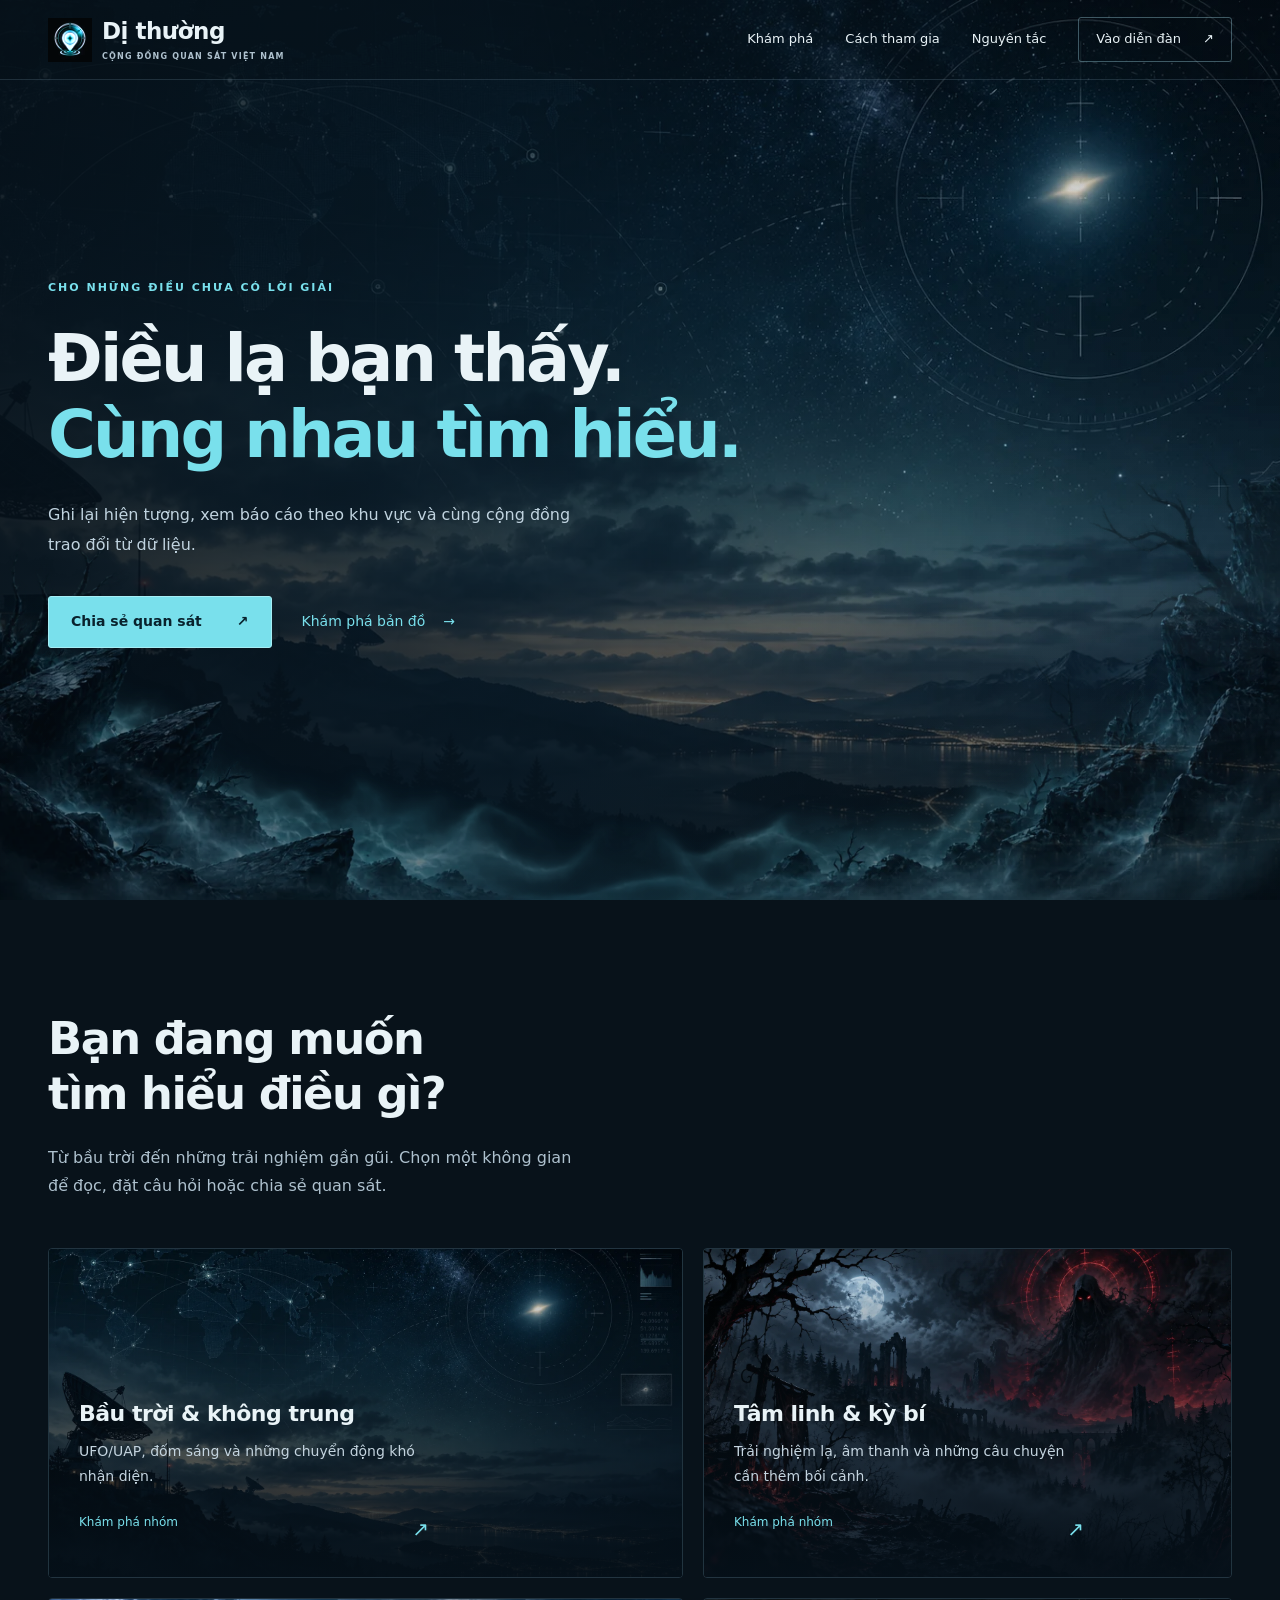
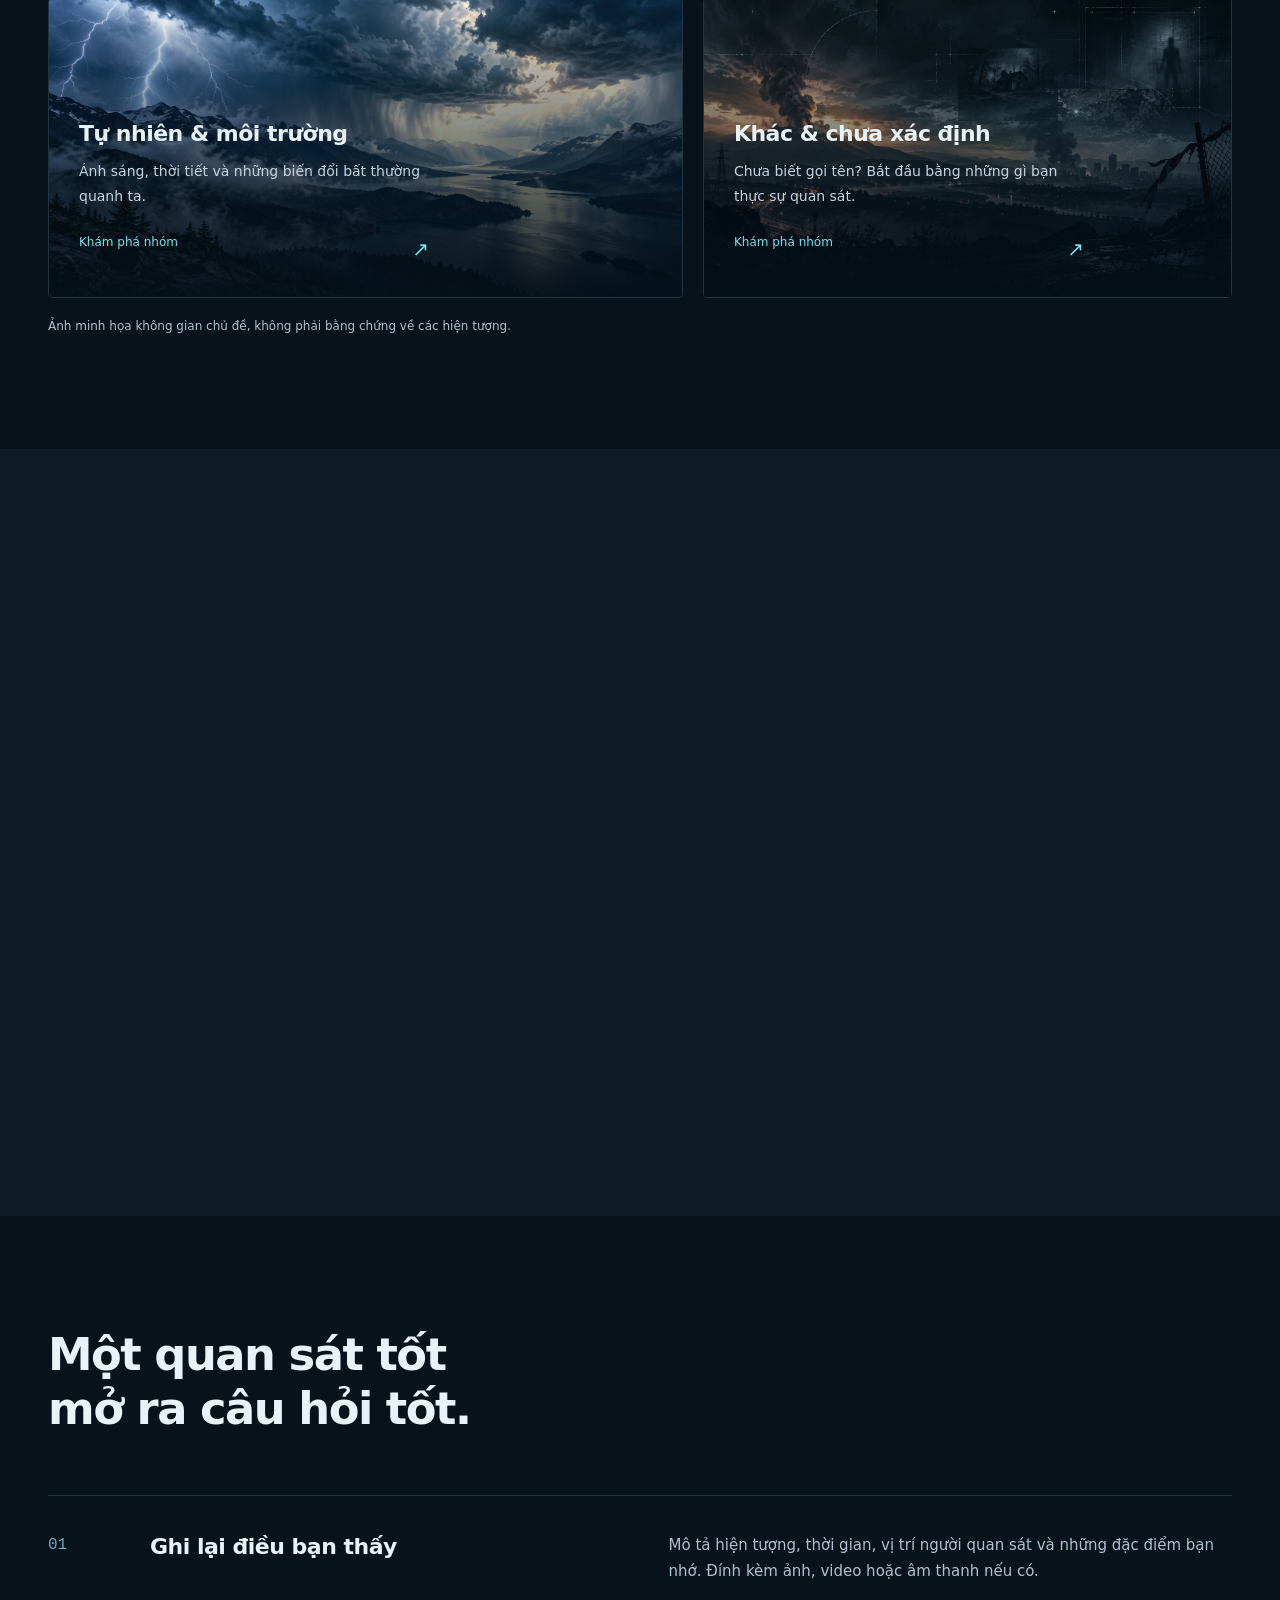
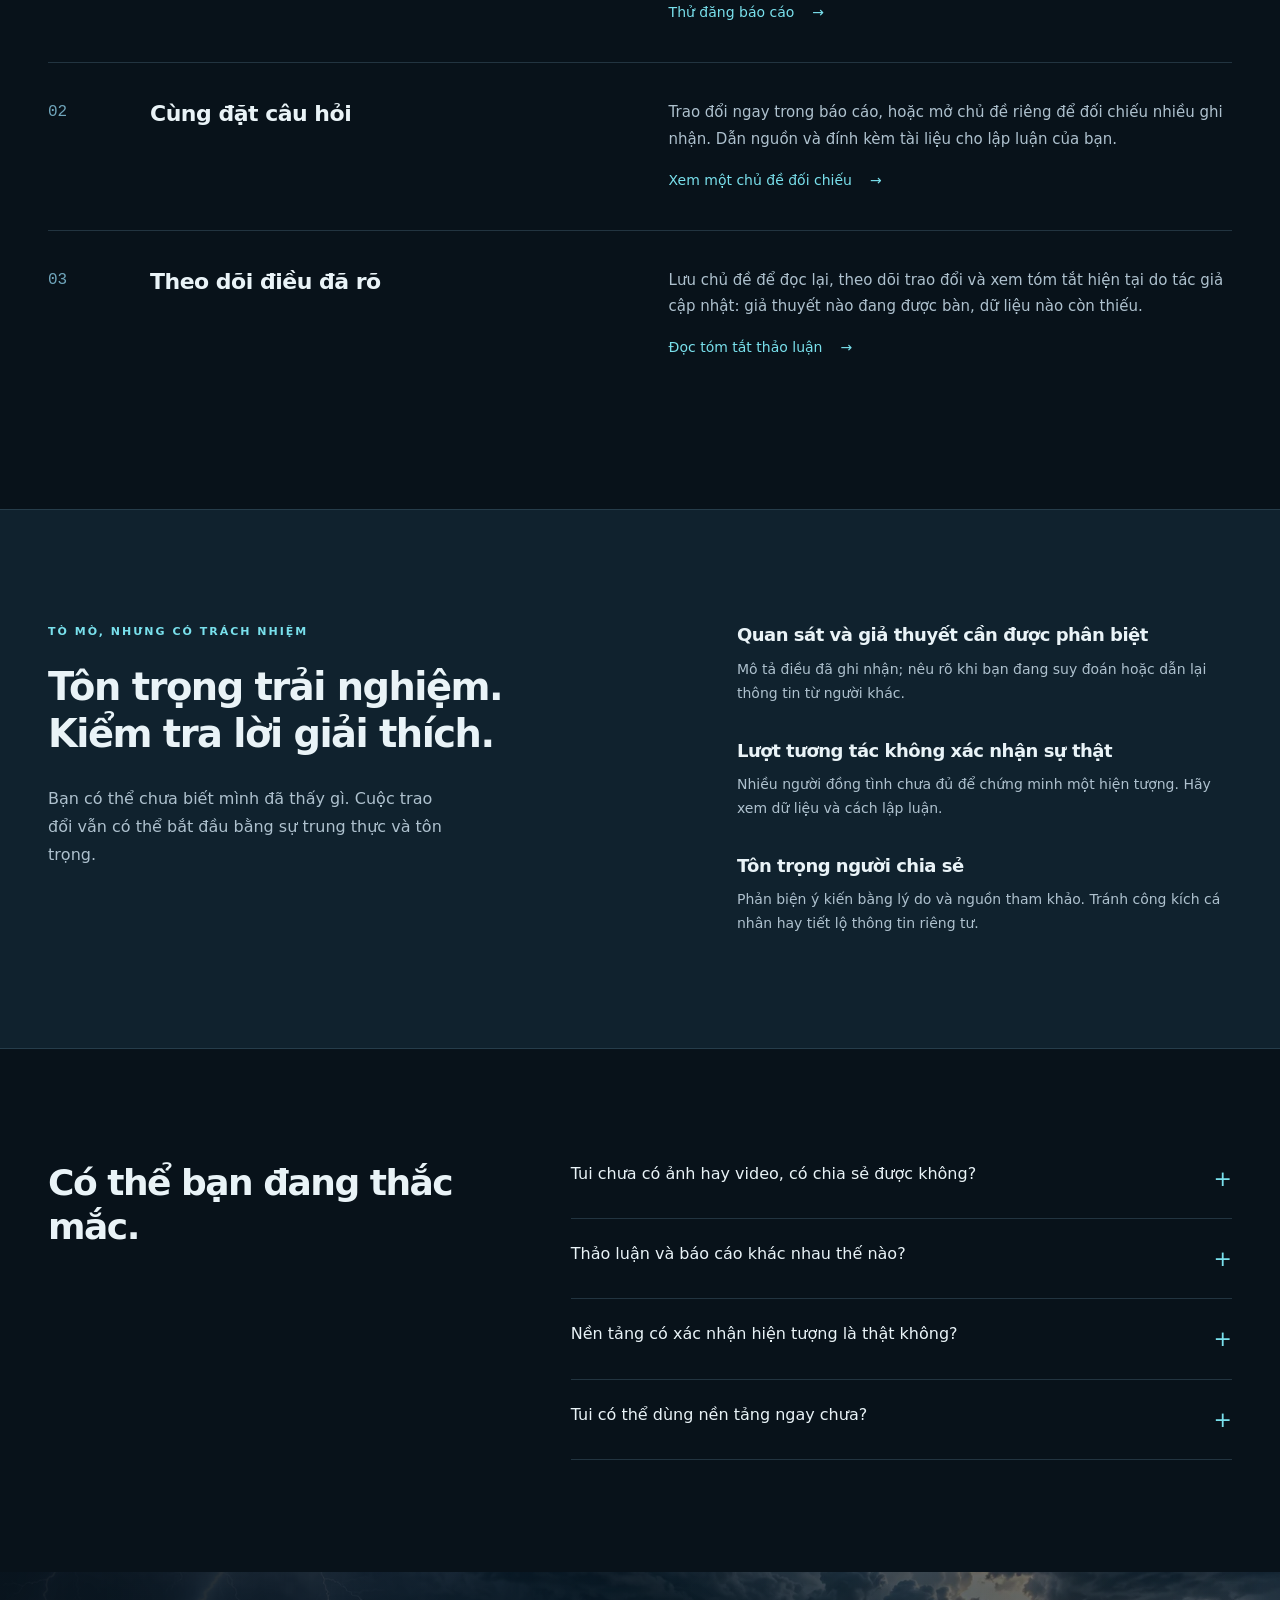
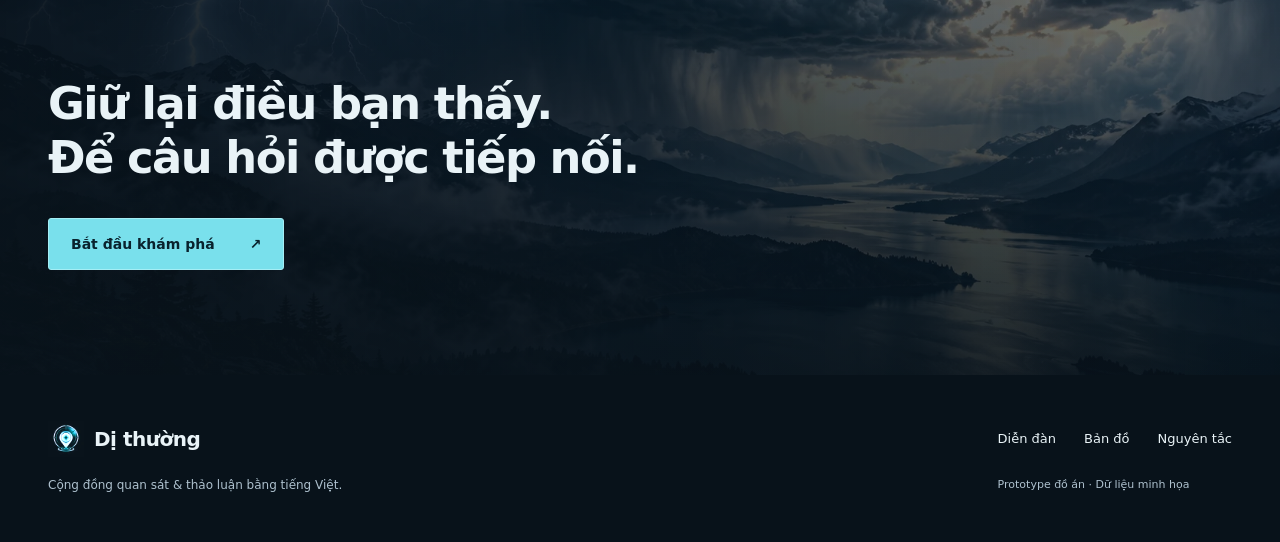
==== prototype/landing.html @ 241bbba9 "feat: add landing page" ====
<!doctype html>
<html lang="vi">
<head>
  <meta charset="utf-8">
  <meta name="viewport" content="width=device-width, initial-scale=1">
  <meta name="theme-color" content="#08121a">
  <meta name="description" content="Dị thường, cộng đồng Việt Nam ghi nhận hiện tượng chưa rõ, khám phá báo cáo trên bản đồ và cùng thảo luận dựa trên dữ liệu.">
  <title>Dị thường | Điều lạ bạn thấy, câu hỏi cùng tìm hiểu</title>
  <link rel="icon" href="assets/logo-ui.webp" type="image/webp">
  <link rel="stylesheet" href="landing.css">
  <script src="landing.js" defer></script>
</head>
<body>
  <a class="skip" href="#main">Đến nội dung chính</a>
  <header class="site-header">
    <a class="brand" href="landing.html"><img src="assets/logo-ui.webp" width="44" height="44" alt=""><span>Dị thường<small>CỘNG ĐỒNG QUAN SÁT VIỆT NAM</small></span></a>
    <button class="menu-toggle" aria-expanded="false" aria-controls="site-nav">Menu</button>
    <nav id="site-nav" aria-label="Điều hướng chính"><a href="#kham-pha">Khám phá</a><a href="#cach-tham-gia">Cách tham gia</a><a href="#nguyen-tac">Nguyên tắc</a><a class="nav-cta" href="index.html#forum">Vào diễn đàn <span aria-hidden="true">↗</span></a></nav>
  </header>
  <main id="main" tabindex="-1">
    <section class="landing-hero" aria-labelledby="hero-title">
      <img class="hero-scene" src="assets/bg-1.webp" width="1672" height="941" fetchpriority="high" alt="Đài quan sát giữa núi và bầu trời đêm đầy sao">
      <div class="hero-shade" aria-hidden="true"></div><div class="hero-frame" aria-hidden="true"></div>
      <div class="hero-inner wrap">
        <p class="eyebrow">CHO NHỮNG ĐIỀU CHƯA CÓ LỜI GIẢI</p>
        <h1 id="hero-title">Điều lạ bạn thấy.<br><em>Cùng nhau tìm hiểu.</em></h1>
        <p class="hero-description">Ghi lại hiện tượng, xem báo cáo theo khu vực và cùng cộng đồng trao đổi từ dữ liệu.</p>
        <div class="hero-actions"><a class="button primary" href="index.html#report">Chia sẻ quan sát <span aria-hidden="true">↗</span></a><a class="text-link" href="index.html#map">Khám phá bản đồ <span aria-hidden="true">→</span></a></div>
      </div>
    </section>
    <section id="kham-pha" class="explore wrap section-space" aria-labelledby="explore-title">
      <div class="section-heading reveal"><h2 id="explore-title">Bạn đang muốn<br>tìm hiểu điều gì?</h2><p>Từ bầu trời đến những trải nghiệm gần gũi. Chọn một không gian để đọc, đặt câu hỏi hoặc chia sẻ quan sát.</p></div>
      <div class="category-grid">
        <a class="category-panel category-sky reveal" href="index.html#forum/sky"><img src="assets/bg-1.webp" width="1672" height="941" alt="Đài quan sát dưới bầu trời sao" loading="lazy"><div class="category-copy"><h3>Bầu trời & không trung</h3><p>UFO/UAP, đốm sáng và những chuyển động khó nhận diện.</p><span>Khám phá nhóm <b aria-hidden="true">↗</b></span></div></a>
        <a class="category-panel category-mystery reveal" href="index.html#forum/mystery"><img src="assets/bg-2.webp" width="1672" height="941" alt="Tòa nhà cổ giữa rừng và sương tối" loading="lazy"><div class="category-copy"><h3>Tâm linh & kỳ bí</h3><p>Trải nghiệm lạ, âm thanh và những câu chuyện cần thêm bối cảnh.</p><span>Khám phá nhóm <b aria-hidden="true">↗</b></span></div></a>
        <a class="category-panel category-nature reveal" href="index.html#forum/nature"><img src="assets/bg-natural.webp" width="1672" height="941" alt="Sấm chớp trên núi và hồ giữa mây giông" loading="lazy"><div class="category-copy"><h3>Tự nhiên & môi trường</h3><p>Ánh sáng, thời tiết và những biến đổi bất thường quanh ta.</p><span>Khám phá nhóm <b aria-hidden="true">↗</b></span></div></a>
        <a class="category-panel category-other reveal" href="index.html#forum/unknown"><img src="assets/bg-other.webp" width="1672" height="941" alt="Phong cảnh tối với những mảnh hình gợi mở nhiều hiện tượng" loading="lazy"><div class="category-copy"><h3>Khác & chưa xác định</h3><p>Chưa biết gọi tên? Bắt đầu bằng những gì bạn thực sự quan sát.</p><span>Khám phá nhóm <b aria-hidden="true">↗</b></span></div></a>
      </div>
      <p class="image-note">Ảnh minh họa không gian chủ đề, không phải bằng chứng về các hiện tượng.</p>
    </section>
    <section class="map-section section-space" aria-labelledby="map-title">
      <div class="wrap map-grid">
        <div class="map-copy reveal"><p class="eyebrow">ĐẶT QUAN SÁT VÀO BỐI CẢNH</p><h2 id="map-title">Một bản đồ.<br>Nhiều góc nhìn.</h2><p>Đọc các báo cáo theo khu vực, xem vị trí người quan sát và mở từng ghi nhận để tìm hiểu thời gian, bối cảnh, dữ liệu đi kèm.</p><p>Các điểm gần nhau được hiển thị thành cụm để dễ khám phá. Mỗi báo cáo vẫn giữ câu chuyện và luồng trao đổi riêng.</p><a class="button outline" href="index.html#map">Mở bản đồ 3D <span aria-hidden="true">↗</span></a></div>
        <figure class="map-visual reveal"><img src="assets/map-preview.webp" width="1440" height="1000" alt="Giao diện bản đồ 3D trong prototype với cụm báo cáo tại Việt Nam" loading="lazy"><figcaption>Bản đồ trong prototype · Điểm báo cáo là dữ liệu minh họa.</figcaption></figure>
      </div>
    </section>
    <section id="cach-tham-gia" class="participate wrap section-space" aria-labelledby="participate-title">
      <div class="section-heading reveal"><h2 id="participate-title">Một quan sát tốt<br>mở ra câu hỏi tốt.</h2></div>
      <div class="process-list">
        <article class="process-row reveal"><span class="step">01</span><h3>Ghi lại điều bạn thấy</h3><div><p>Mô tả hiện tượng, thời gian, vị trí người quan sát và những đặc điểm bạn nhớ. Đính kèm ảnh, video hoặc âm thanh nếu có.</p><a class="text-link" href="index.html#report">Thử đăng báo cáo <span aria-hidden="true">→</span></a></div></article>
        <article class="process-row reveal"><span class="step">02</span><h3>Cùng đặt câu hỏi</h3><div><p>Trao đổi ngay trong báo cáo, hoặc mở chủ đề riêng để đối chiếu nhiều ghi nhận. Dẫn nguồn và đính kèm tài liệu cho lập luận của bạn.</p><a class="text-link" href="index.html#thread/d201">Xem một chủ đề đối chiếu <span aria-hidden="true">→</span></a></div></article>
        <article class="process-row reveal"><span class="step">03</span><h3>Theo dõi điều đã rõ</h3><div><p>Lưu chủ đề để đọc lại, theo dõi trao đổi và xem tóm tắt hiện tại do tác giả cập nhật: giả thuyết nào đang được bàn, dữ liệu nào còn thiếu.</p><a class="text-link" href="index.html#thread/d201">Đọc tóm tắt thảo luận <span aria-hidden="true">→</span></a></div></article>
      </div>
    </section>
    <section id="nguyen-tac" class="principles section-space" aria-labelledby="principles-title">
      <div class="wrap principles-grid"><div class="reveal"><p class="eyebrow">TÒ MÒ, NHƯNG CÓ TRÁCH NHIỆM</p><h2 id="principles-title">Tôn trọng trải nghiệm.<br>Kiểm tra lời giải thích.</h2><p class="principles-intro">Bạn có thể chưa biết mình đã thấy gì. Cuộc trao đổi vẫn có thể bắt đầu bằng sự trung thực và tôn trọng.</p></div><div class="principle-list reveal"><article><h3>Quan sát và giả thuyết cần được phân biệt</h3><p>Mô tả điều đã ghi nhận; nêu rõ khi bạn đang suy đoán hoặc dẫn lại thông tin từ người khác.</p></article><article><h3>Lượt tương tác không xác nhận sự thật</h3><p>Nhiều người đồng tình chưa đủ để chứng minh một hiện tượng. Hãy xem dữ liệu và cách lập luận.</p></article><article><h3>Tôn trọng người chia sẻ</h3><p>Phản biện ý kiến bằng lý do và nguồn tham khảo. Tránh công kích cá nhân hay tiết lộ thông tin riêng tư.</p></article></div></div>
    </section>
    <section class="faq wrap section-space" aria-labelledby="faq-title"><div class="section-heading reveal"><h2 id="faq-title">Có thể bạn đang thắc mắc.</h2></div><div class="faq-list reveal">
      <details><summary>Tui chưa có ảnh hay video, có chia sẻ được không?</summary><p>Có. Một báo cáo có thể bắt đầu bằng mô tả, thời gian và vị trí người quan sát. Nêu rõ những gì bạn nhớ và phần nào chưa chắc chắn; tệp đính kèm là tùy chọn.</p></details>
      <details><summary>Thảo luận và báo cáo khác nhau thế nào?</summary><p>Báo cáo ghi lại một quan sát cụ thể và có thể xuất hiện trên bản đồ khi có vị trí phù hợp. Chủ đề thảo luận dành cho câu hỏi, kiến thức hoặc đối chiếu nhiều báo cáo; bản thân chủ đề không tạo điểm trên bản đồ.</p></details>
      <details><summary>Nền tảng có xác nhận hiện tượng là thật không?</summary><p>Không tự động. Báo cáo là ghi nhận của người chia sẻ; các cách giải thích trong thảo luận cần được xem xét dựa trên dữ liệu. Tóm tắt trao đổi không phải chứng nhận khoa học.</p></details>
      <details><summary>Tui có thể dùng nền tảng ngay chưa?</summary><p>Bạn đang xem bản prototype để hình dung sản phẩm. Diễn đàn, biểu mẫu và bản đồ có thể thử ngay; dữ liệu được lưu cục bộ trên trình duyệt, chưa có tài khoản hay máy chủ cộng đồng thật.</p></details>
    </div></section>
    <section class="closing"><img src="assets/bg-natural.webp" width="1672" height="941" loading="lazy" alt=""><div class="wrap closing-copy reveal"><h2>Giữ lại điều bạn thấy.<br>Để câu hỏi được tiếp nối.</h2><a class="button primary" href="index.html#forum">Bắt đầu khám phá <span aria-hidden="true">↗</span></a></div></section>
  </main>
  <footer class="site-footer wrap"><a class="brand" href="landing.html"><img src="assets/logo-ui.webp" width="36" height="36" alt=""><span>Dị thường</span></a><p>Cộng đồng quan sát & thảo luận bằng tiếng Việt.</p><div><a href="index.html#forum">Diễn đàn</a><a href="index.html#map">Bản đồ</a><a href="#nguyen-tac">Nguyên tắc</a></div><small>Prototype đồ án · Dữ liệu minh họa</small></footer>
</body>
</html>
---- prototype/landing.css ----
/* Cinematic community landing. Native CSS; no framework or CDN dependency. */
:root{color-scheme:dark;--bg:#08121a;--ink:#e9f3f7;--muted:#aec1ce;--accent:#79e0ec;--line:#42607170;--font: 'Be Vietnam Pro',system-ui,-apple-system,sans-serif}

*{box-sizing:border-box}
html{scroll-behavior:smooth;scroll-padding-top:100px}
body{margin:0;background:var(--bg);color:var(--ink);font:16px/1.75 var(--font)}
a{color:inherit;text-decoration:none}
button{font:inherit}
img{max-width:100%;display:block}
::selection{background:#79e0ec44}
a:focus-visible,button:focus-visible,summary:focus-visible{outline:2px solid var(--accent);outline-offset:6px}
h1,h2,h3,p{margin:0}
h1,h2,h3{font-weight:600}
h2{font-size:clamp(32px,3.5vw,50px);line-height:1.22;letter-spacing:-1.5px}
h3{font-size:22px;line-height:1.4;letter-spacing:-.5px}
.wrap{width:min(1240px,calc(100% - 96px));margin-inline:auto}
.section-space{padding-block:112px}
.eyebrow{font-size:11px;font-weight:600;letter-spacing:2px;color:var(--accent);margin-bottom:22px}
.skip{position:fixed;left:16px;top:-100px;z-index:100;background:var(--accent);color:var(--bg);padding:12px}
.skip:focus{top:12px}
.site-header{height:80px;padding-inline:48px;display:flex;justify-content:space-between;align-items:center;position:absolute;inset:0 0 auto;z-index:20;border-bottom:1px solid #9dc5d82b;background:#08121a4d}
.brand{display:flex;gap:10px;align-items:center;font-size:23px;font-weight:650;letter-spacing:-.5px;line-height:1.2}
.brand img{filter:invert(1) hue-rotate(180deg) brightness(1.3);mix-blend-mode:screen}
.brand small{display:block;font-size:8px;letter-spacing:1.2px;color:var(--muted);margin-top:6px}
.site-header nav{display:flex;gap:32px;align-items:center;font-size:13px}
.site-header nav a:hover,.site-footer a:hover{color:var(--accent)}
.nav-cta{border:1px solid #90c1d06b;padding:10px 17px;border-radius:3px}
.nav-cta span{margin-left:18px}
.menu-toggle{display:none}
.landing-hero{position:relative;isolation:isolate;min-height:760px;min-height:min(900px,100dvh);display:flex;align-items:center;overflow:hidden;background:#102433}
.hero-scene,.hero-shade,.hero-frame{position:absolute;inset:0;width:100%;height:100%;z-index:-1}
.hero-scene{object-fit:cover;object-position:center 58%}
.hero-shade{background:linear-gradient(90deg,#06111ae6 0%,#071723b8 38%,#07152218 80%),linear-gradient(0deg,#08121a,transparent 35%,#08121a29)}
.hero-frame{background:url('assets/foreground-frame.webp') center bottom/100% 100% no-repeat;opacity:.45;pointer-events:none}
.hero-inner{padding-block:96px 70px}
.hero-inner h1{font-size:clamp(40px,5.1vw,74px);letter-spacing:-2.8px;line-height:1.17;max-width:900px}
.hero-inner h1 em{font-style:normal;color:var(--accent)}
.hero-description{max-width:535px;color:#c0d3df;margin-top:28px;line-height:1.85}
.hero-actions{display:flex;align-items:center;gap:30px;margin-top:36px}
.button{display:inline-flex;align-items:center;justify-content:space-between;gap:35px;min-height:52px;padding:12px 22px;border-radius:3px;font-size:14px;font-weight:600;border:1px solid transparent;transition:background .2s,border-color .2s}
.button:active,.nav-cta:active,.menu-toggle:active{transform:translateY(1px)}
.primary{background:var(--accent);color:#09222d;border-color:#a5eef5}
.primary:hover{background:#adf2f8}
.outline{border-color:#719dad75;background:#133142;color:var(--ink)}
.outline:hover{background:#204859}
.text-link{font-size:14px;color:var(--accent);display:inline-flex;align-items:center;gap:18px}
.text-link:hover{text-decoration:underline;text-underline-offset:5px}
.section-heading{margin-bottom:48px}
.section-heading>p:last-child:not(.eyebrow){max-width:530px;color:var(--muted);margin-top:23px}
.category-grid{display:grid;grid-template-columns:1.2fr 1fr;gap:20px}
.category-panel{position:relative;min-height:330px;overflow:hidden;border:1px solid #42607170;border-radius:4px;isolation:isolate;display:flex;align-items:flex-end;padding:30px}
.category-panel:nth-child(3),.category-panel:nth-child(4){min-height:300px}
.category-panel img{position:absolute;inset:0;width:100%;height:100%;object-fit:cover;z-index:-2;transition:transform .65s}
.category-panel::before{content:'';position:absolute;inset:0;background:linear-gradient(0deg,#051019f5,#05101966 65%,#05101900);z-index:-1}
.category-panel:hover img{transform:scale(1.035)}
.category-panel:hover{border-color:#79e0ec9c}
.category-copy{max-width:430px}
.category-copy p{font-size:14px;color:#c4d4df;margin-top:9px;max-width:350px}
.category-copy span{display:flex;justify-content:space-between;color:var(--accent);font-size:12px;margin-top:24px}
.category-copy b{font-size:20px;font-weight:400}
.image-note{font-size:12px;color:var(--muted);margin-top:18px}
.map-section{background:#0d1c27;overflow:hidden}
.map-grid{display:grid;grid-template-columns:.8fr 1.4fr;gap:65px;align-items:center}
.map-copy>p:not(.eyebrow){color:var(--muted);margin-top:24px;font-size:15px}
.map-copy .button{margin-top:30px}
.map-visual{margin:0;transform:rotate(-2deg);border:1px solid #5b859873;background:#08121a;box-shadow:0 25px 70px #02080f70}
.map-visual img{width:100%;height:auto}
.map-visual figcaption{padding:14px 18px;font-size:11px;color:var(--muted)}
.process-list{margin-top:58px}
.process-row{display:grid;grid-template-columns:70px .95fr 1.1fr;gap:32px;border-top:1px solid var(--line);padding:36px 0;align-items:start}
.step{font:16px/1.7 ui-monospace,monospace;color:#70a6bc}
.process-row p{color:var(--muted);font-size:15px}
.process-row .text-link{margin-top:16px}
.principles{background:#10222e;border-block:1px solid var(--line)}
.principles-grid{display:grid;grid-template-columns:1.2fr 1fr;gap:95px}
.principles h2{font-size:clamp(32px,3vw,44px)}
.principles-intro{color:var(--muted);max-width:410px;margin-top:28px}
.principle-list article+article{margin-top:32px}
.principle-list h3{font-size:18px}
.principle-list p{color:var(--muted);font-size:14px;margin-top:9px}
.faq{display:grid;grid-template-columns:.9fr 1.3fr;gap:65px}
.faq h2{font-size:36px}
.faq details{border-bottom:1px solid var(--line);padding:22px 0}
.faq details:first-child{padding-top:0}
.faq summary{cursor:pointer;list-style:none;display:flex;justify-content:space-between;gap:24px;font-weight:500;line-height:1.6}
.faq summary::-webkit-details-marker{display:none}
.faq summary::after{content:'+';color:var(--accent);font-size:22px;flex-shrink:0}
.faq details[open] summary::after{content:'−'}
.faq details p{color:var(--muted);font-size:14px;margin-top:17px;padding-right:30px}
.closing{position:relative;isolation:isolate;overflow:hidden;padding-block:105px}
.closing>img{position:absolute;inset:0;width:100%;height:100%;object-fit:cover;object-position:center 58%;z-index:-2}
.closing::before{content:'';position:absolute;inset:0;background:linear-gradient(90deg,#08121af2,#08121a80),linear-gradient(0deg,#08121acc,transparent);z-index:-1}
.closing h2{max-width:830px}
.closing .button{margin-top:32px}
.site-footer{display:grid;grid-template-columns:1fr auto;gap:18px;padding-block:46px}
.site-footer .brand{font-size:20px}
.site-footer p{font-size:12px;color:var(--muted);grid-column:1}
.site-footer>div{grid-column:2;grid-row:1;display:flex;gap:28px;align-items:center;font-size:13px}
.site-footer small{grid-column:2;grid-row:2;color:var(--muted);font-size:11px}
.js-motion .reveal{opacity:0;transform:translateY(22px);transition:opacity .7s,transform .7s}
.js-motion .reveal.visible{opacity:1;transform:none}

@media(min-width:1600px){.hero-inner h1{font-size:80px}
.landing-hero{min-height:900px}
}

@media(max-width:1024px){.wrap{width:calc(100% - 64px)}
.site-header{padding-inline:32px}
.site-header nav{gap:20px}
.map-grid{gap:32px;grid-template-columns:.95fr 1.15fr}
.principles-grid{gap:45px}
.section-space{padding-block:80px}
.faq{gap:35px}
.process-row{grid-template-columns:45px .8fr 1.1fr;gap:24px}
.hero-inner h1{font-size:60px}
.hero-inner{padding-block:96px 70px}
.landing-hero{min-height:700px}
.category-panel{padding:24px}
}

@media(max-width:760px){html{scroll-padding-top:25px}
.wrap{width:calc(100% - 40px)}
.site-header{height:74px;padding-inline:20px}
.brand{font-size:20px}
.brand small{font-size:7px}
.brand img{width:37px;height:37px}
.menu-toggle{display:block;color:var(--ink);background:#0a2331;border:1px solid var(--line);border-radius:3px;padding:7px 13px;min-height:42px;font-size:13px}
.site-header nav{display:none;position:absolute;top:74px;left:0;right:0;padding:22px;background:#0b1b28;border-bottom:1px solid var(--line);align-items:stretch;gap:20px}
.site-header nav.open{display:flex;flex-direction:column}
.nav-cta{text-align:center}
.hero-inner{padding-block:92px 58px}
.landing-hero{min-height:690px}
.hero-inner h1{font-size:clamp(34px,7vw,52px);letter-spacing:-1.6px;line-height:1.22}
.hero-description{font-size:15px;max-width:440px;margin-top:24px}
.hero-scene{object-position:64% center}
.hero-shade{background:linear-gradient(90deg,#071522d9,#07152250),linear-gradient(0deg,#08121a,transparent 55%)}
.hero-frame{background-size:auto 80%;opacity:.28}
.hero-actions{gap:23px;align-items:flex-start;flex-direction:column;margin-top:30px}
.eyebrow{font-size:10px;letter-spacing:1.4px}
.section-space{padding-block:64px}
.section-heading{margin-bottom:32px}
h2{font-size:34px;letter-spacing:-1px}
.section-heading>p:last-child:not(.eyebrow){font-size:15px}
.category-grid{grid-template-columns:1fr;gap:16px}
.category-panel,.category-panel:nth-child(3),.category-panel:nth-child(4){min-height:300px;padding:24px}
.category-copy{width:100%}
.category-copy h3{font-size:23px}
.category-copy p{max-width:290px}
.map-grid{grid-template-columns:1fr;gap:42px}
.map-copy{max-width:520px}
.map-visual{transform:none}
.process-list{margin-top:38px}
.process-row{grid-template-columns:32px 1fr;gap:14px;padding:28px 0}
.process-row>div{grid-column:2}
.process-row h3{font-size:21px}
.principles-grid{grid-template-columns:1fr;gap:36px}
.principles h2{font-size:32px}
.principles-intro{font-size:15px}
.faq{grid-template-columns:1fr;gap:5px}
.faq h2{font-size:32px}
.faq summary{font-size:15px}
.closing{padding-block:72px}
.closing h2{font-size:32px}
.closing .eyebrow{max-width:260px}
.site-footer{grid-template-columns:1fr;padding-block:34px;gap:18px}
.site-footer>div,.site-footer small{grid-column:1;grid-row:auto}
.site-footer>div{flex-wrap:wrap;gap:24px}
.site-footer p{max-width:260px}
}

@media(prefers-reduced-motion:reduce){html{scroll-behavior:auto}
*,*::before,*::after{transition:none!important;animation:none!important}
.js-motion .reveal{opacity:1;transform:none}
}
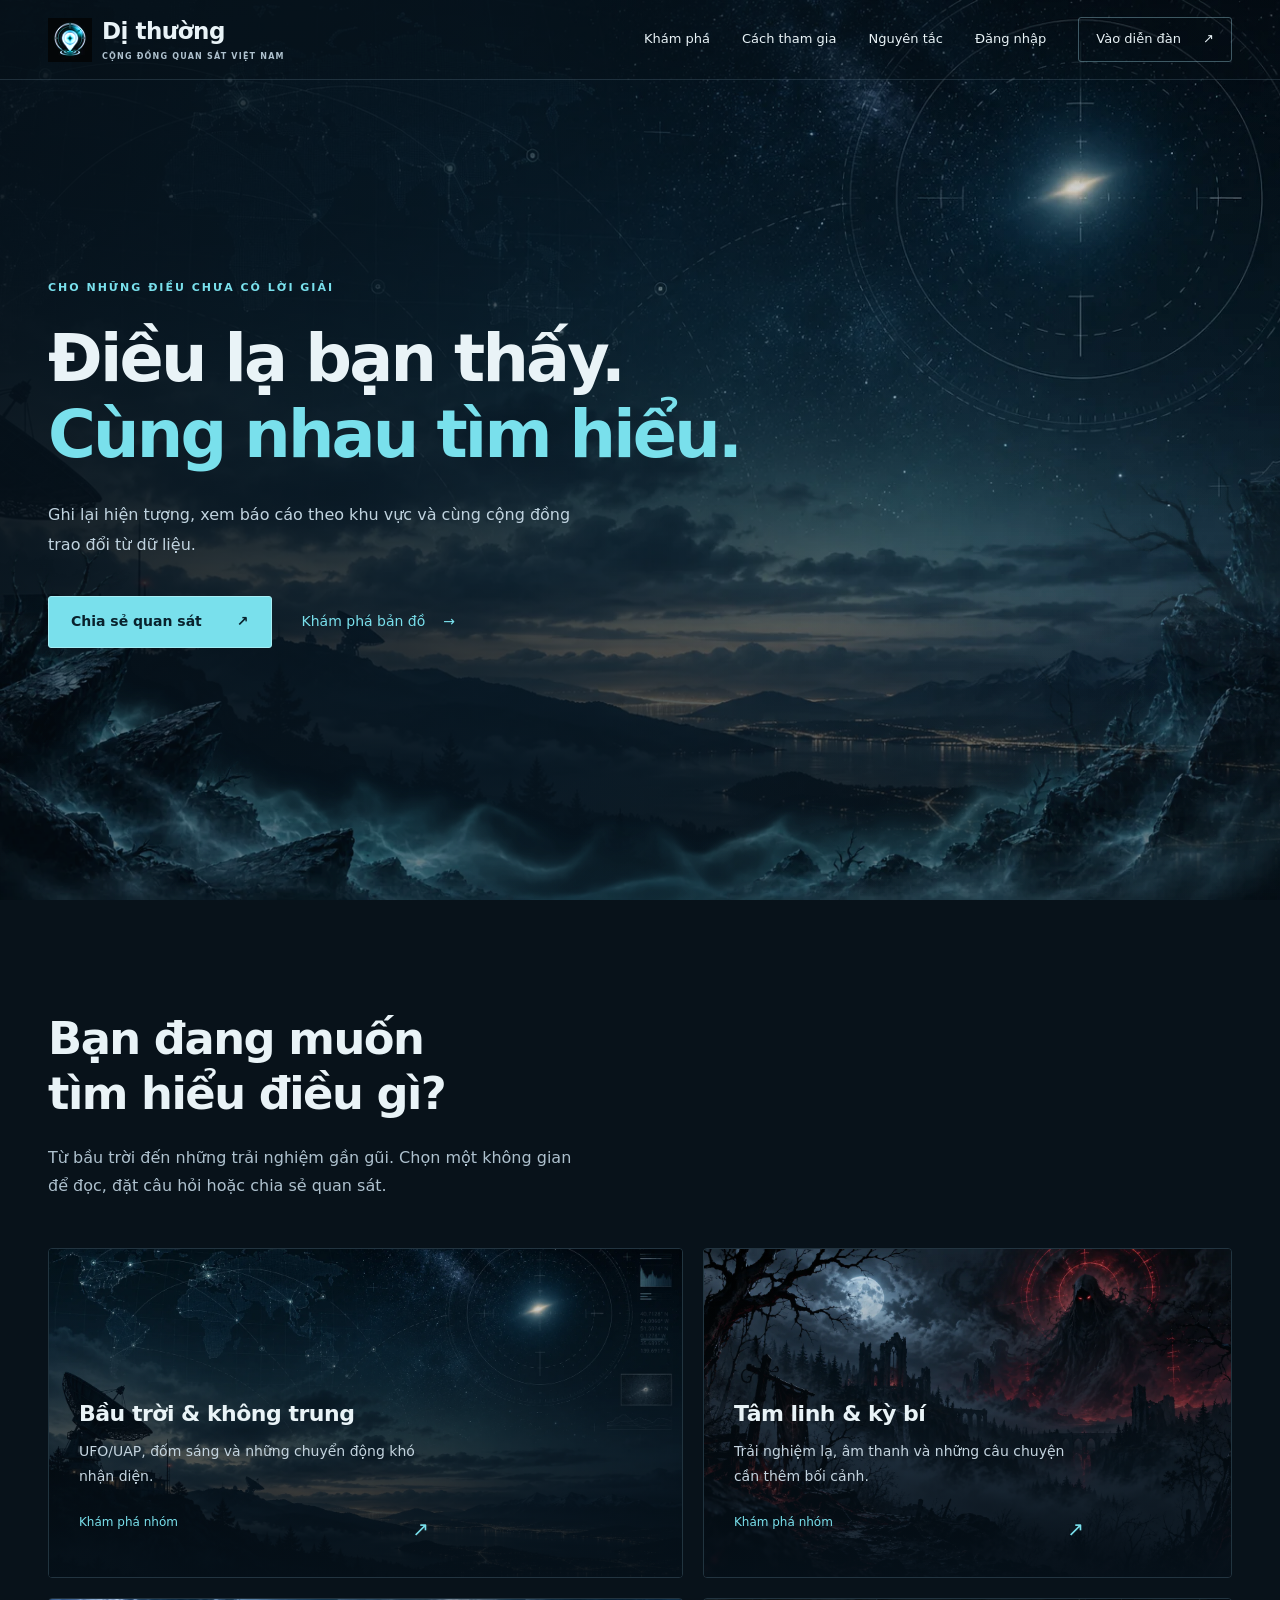
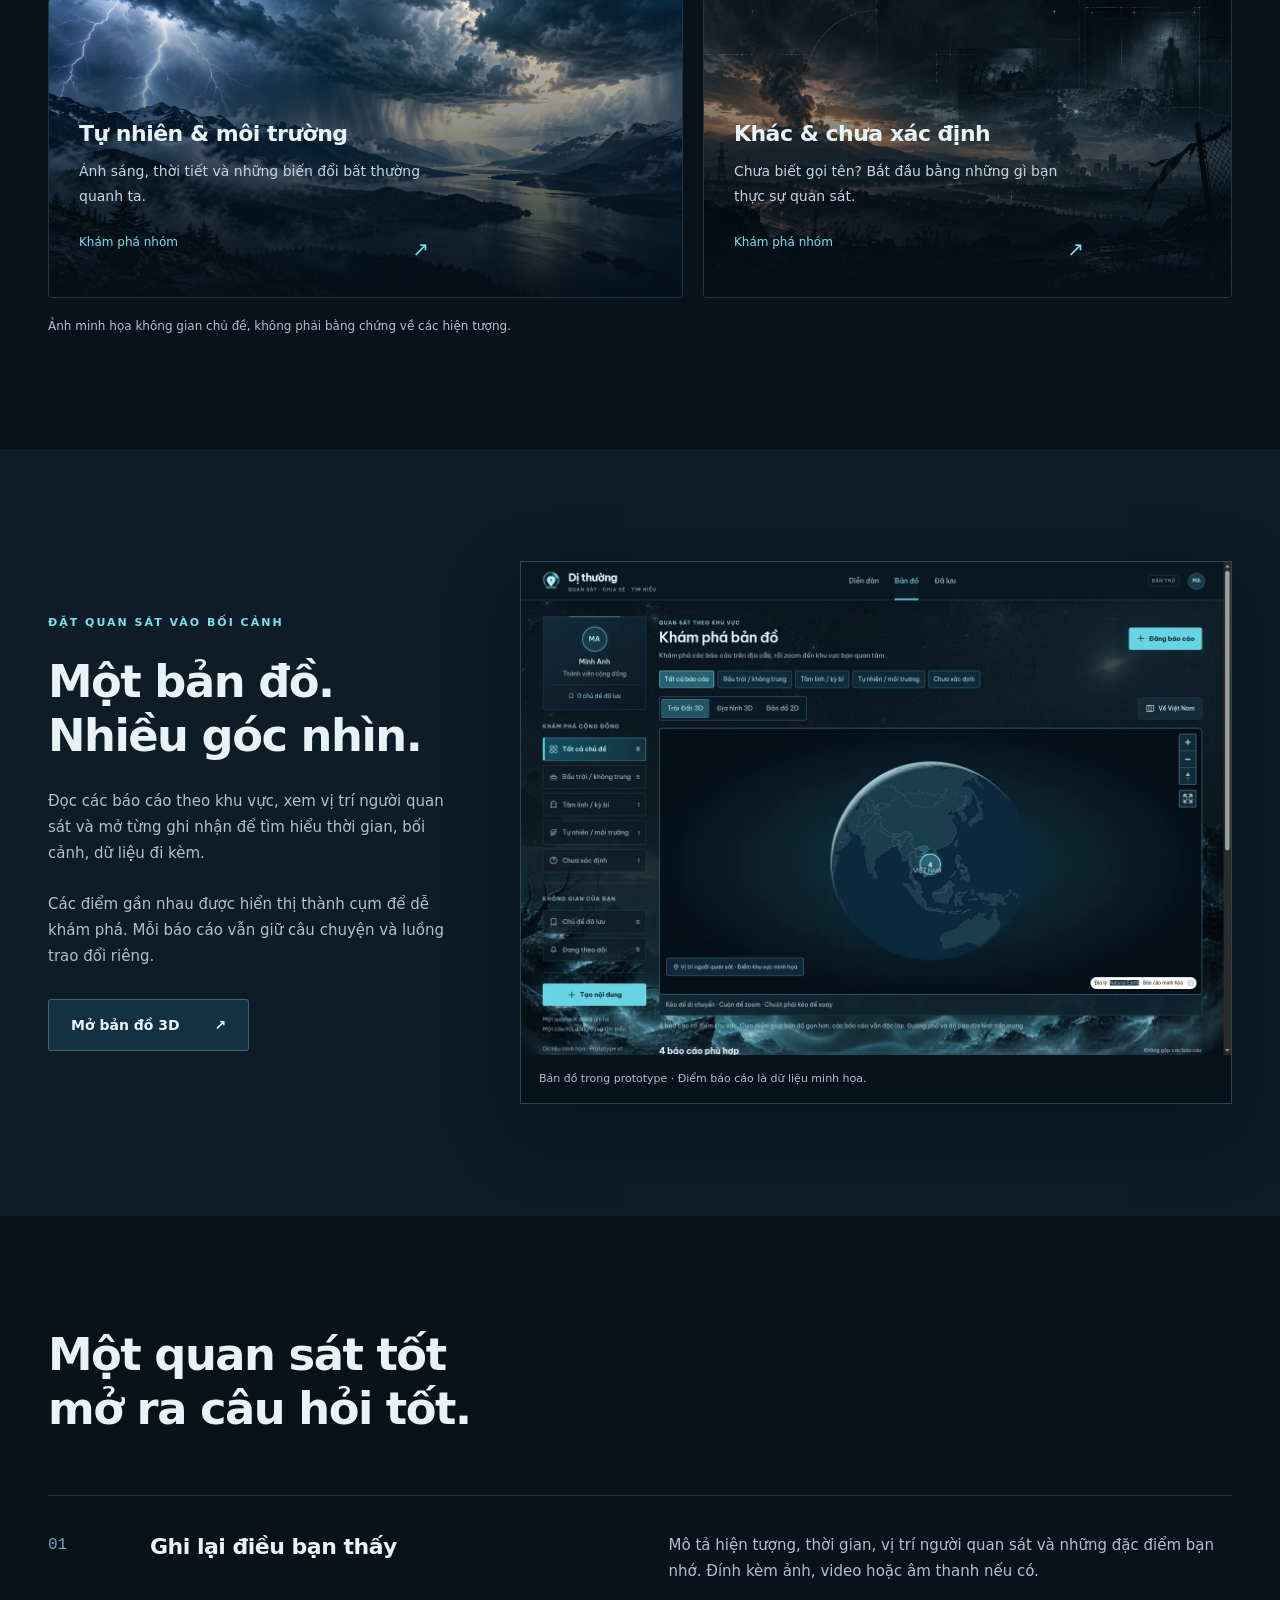
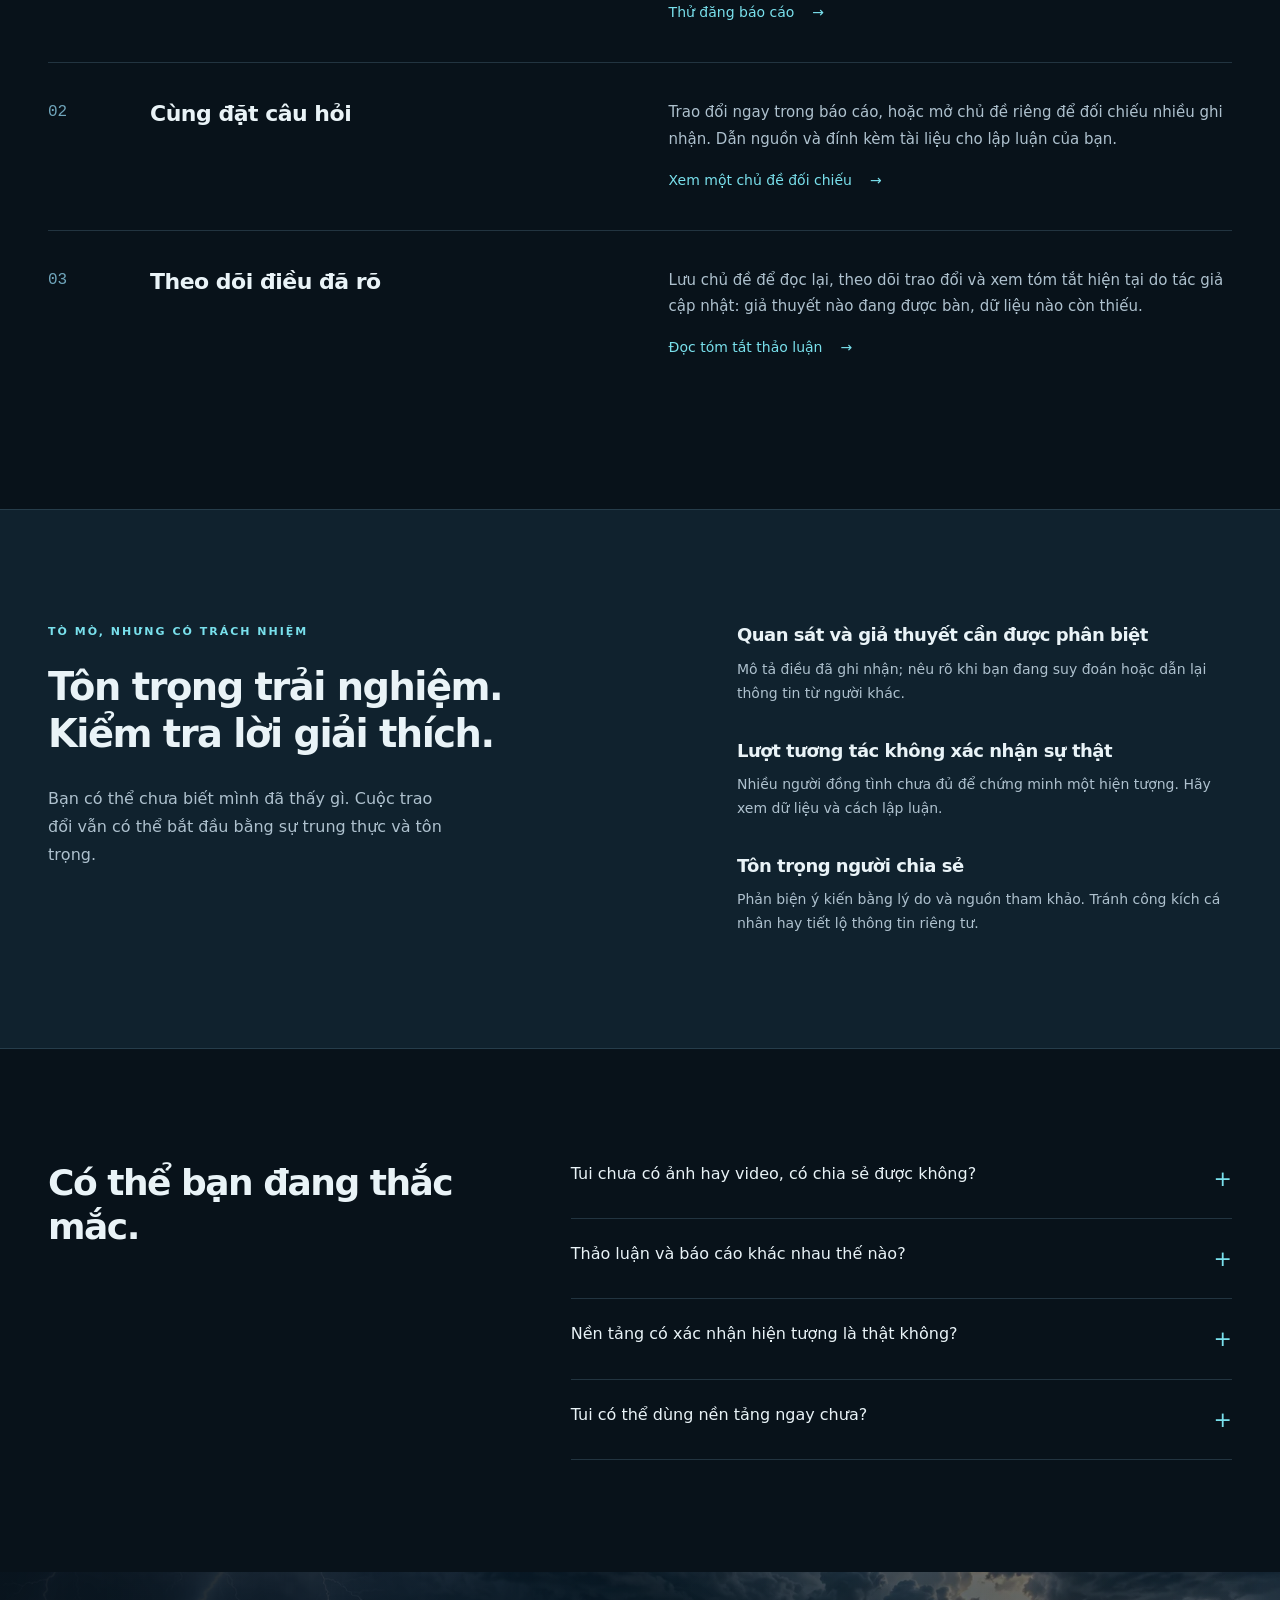
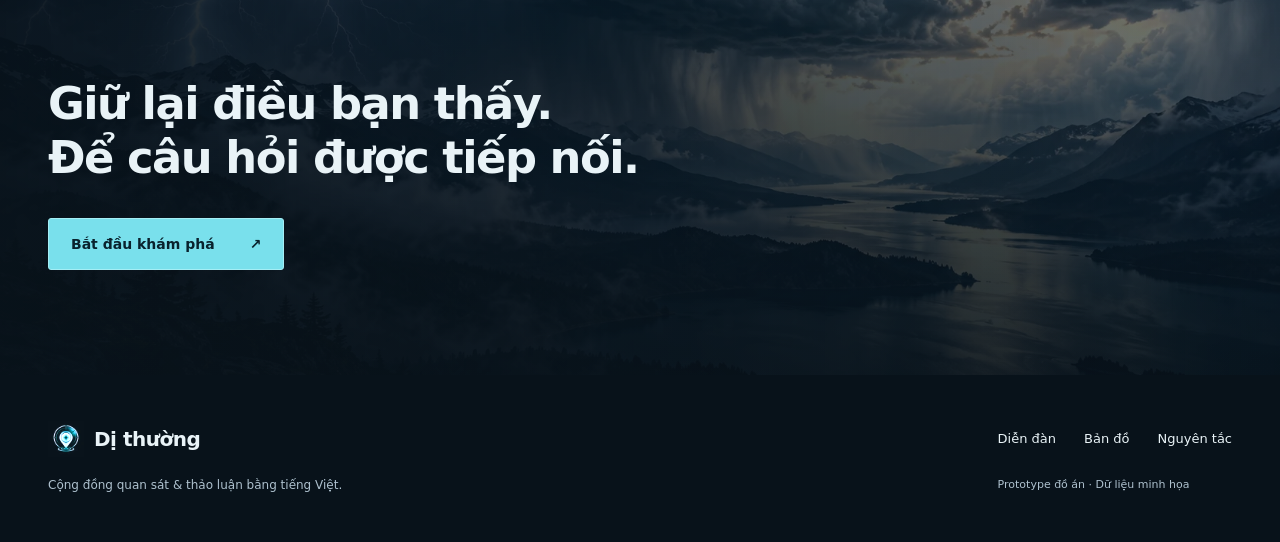
==== commit 58135211: "prototype: add register && login page" ====
--- a/prototype/landing.html
+++ b/prototype/landing.html
@@ -15,7 +15,7 @@
   <header class="site-header">
     <a class="brand" href="landing.html"><img src="assets/logo-ui.webp" width="44" height="44" alt=""><span>Dị thường<small>CỘNG ĐỒNG QUAN SÁT VIỆT NAM</small></span></a>
     <button class="menu-toggle" aria-expanded="false" aria-controls="site-nav">Menu</button>
-    <nav id="site-nav" aria-label="Điều hướng chính"><a href="#kham-pha">Khám phá</a><a href="#cach-tham-gia">Cách tham gia</a><a href="#nguyen-tac">Nguyên tắc</a><a class="nav-cta" href="index.html#forum">Vào diễn đàn <span aria-hidden="true">↗</span></a></nav>
+    <nav id="site-nav" aria-label="Điều hướng chính"><a href="#kham-pha">Khám phá</a><a href="#cach-tham-gia">Cách tham gia</a><a href="#nguyen-tac">Nguyên tắc</a><a href="login.html">Đăng nhập</a><a class="nav-cta" href="index.html#forum">Vào diễn đàn <span aria-hidden="true">↗</span></a></nav>
   </header>
   <main id="main" tabindex="-1">
     <section class="landing-hero" aria-labelledby="hero-title">
